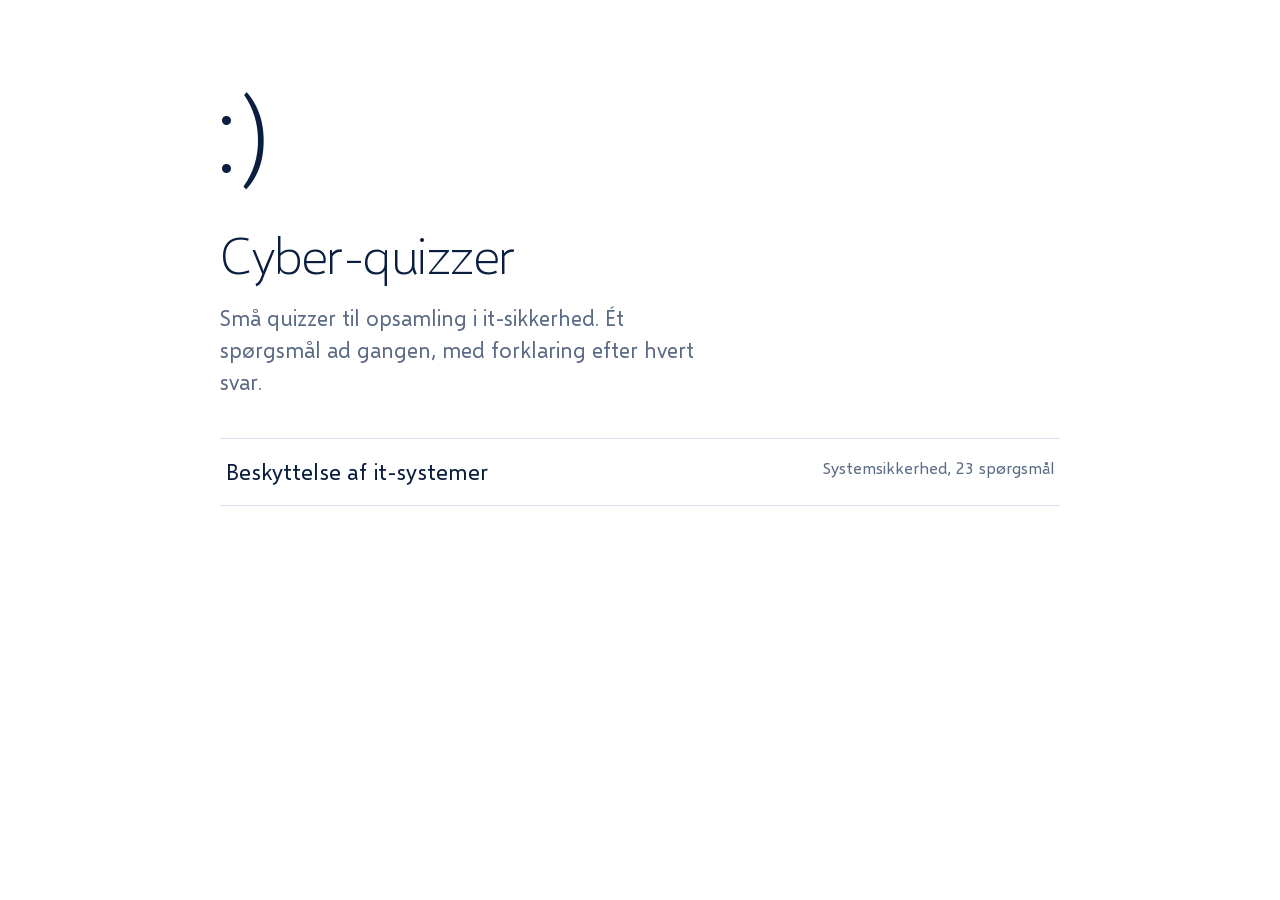
==== index.html @ 115fffff "Tilføj forside og README" ====
<!doctype html>
<html lang="da">
<head>
<meta charset="utf-8">
<meta name="viewport" content="width=device-width, initial-scale=1">
<title>Cyber-quizzer</title>
<style>
@font-face { font-family: 'Selawik'; font-weight: 300; font-display: swap; src: url([data-uri]) format('woff2'); }
@font-face { font-family: 'Selawik'; font-weight: 400; font-display: swap; src: url([data-uri]) format('woff2'); }
@font-face { font-family: 'Selawik'; font-weight: 700; font-display: swap; src: url([data-uri]) format('woff2'); }

:root {
  --paper: #ffffff;
  --ink: #0a1e40;
  --muted: #5b6b85;
  --line: #d9e1ec;
  --hover: #f2f6fb;
  --accent: #0078d7;
  --right: #0b7a54;
  --right-bg: #e2f5ec;
  --wrong: #c0362c;
  --wrong-bg: #fce9e7;
  --font: 'Selawik', 'Segoe UI', system-ui, -apple-system, sans-serif;
}

* { box-sizing: border-box; }

html {
  font-size: clamp(16px, calc(8px + 0.9vw), 30px);
}

body {
  margin: 0;
  min-height: 100vh;
  background: var(--paper);
  color: var(--ink);
  font-family: var(--font);
  font-variant-numeric: tabular-nums;
  -webkit-font-smoothing: antialiased;
}

button, input { font: inherit; color: inherit; }
button { cursor: pointer; }
:focus-visible { outline: 3px solid var(--accent); outline-offset: 3px; }
em { font-style: italic; }

.progress {
  position: fixed;
  inset: 0 0 auto 0;
  height: 4px;
  background: var(--line);
}
.progress span {
  display: block;
  height: 100%;
  width: 0;
  background: var(--accent);
  transition: width 0.4s ease;
}

main {
  max-width: 46rem;
  margin: 0 auto;
  padding: 3.5rem 1.5rem 3rem;
  min-height: 100vh;
  display: flex;
  flex-direction: column;
}

.meta {
  display: flex;
  justify-content: space-between;
  align-items: center;
  gap: 1rem;
  margin: 0 0 2.2rem;
  font-size: 0.85rem;
  color: var(--muted);
}
.nav {
  display: flex;
  align-items: center;
  gap: 0.4rem;
}
.navbtn {
  width: 2rem;
  height: 2rem;
  border: 1px solid var(--line);
  border-radius: 0.3rem;
  background: var(--paper);
  color: var(--muted);
  font-size: 1.1rem;
  line-height: 1;
  display: grid;
  place-items: center;
  padding: 0 0 0.1rem;
}
.navbtn:hover { border-color: var(--accent); color: var(--ink); }
.navbtn:disabled { opacity: 0.3; cursor: default; }
.nav .pos-label { margin: 0 0.3rem; }

h1 {
  font-weight: 300;
  font-size: 2.1rem;
  line-height: 1.22;
  margin: 0 0 2rem;
  letter-spacing: -0.01em;
}
h1.long { font-size: 1.7rem; }

/* Svarmuligheder */
.options {
  list-style: none;
  margin: 0;
  padding: 0;
  display: grid;
  gap: 0.6rem;
}
.option {
  width: 100%;
  display: flex;
  align-items: center;
  gap: 1rem;
  padding: 0.9rem 1.1rem;
  border: 1px solid var(--line);
  border-radius: 0.5rem;
  background: var(--paper);
  font-size: 1.1rem;
  line-height: 1.3;
  text-align: left;
  transition: background-color 0.15s, border-color 0.15s;
}
.option:hover:not(:disabled) {
  background: var(--hover);
  border-color: var(--accent);
}
.option:disabled { cursor: default; }
.key {
  flex: none;
  width: 1.9rem;
  height: 1.9rem;
  border-radius: 0.3rem;
  border: 1px solid var(--line);
  display: grid;
  place-items: center;
  font-size: 0.85rem;
  font-weight: 700;
  color: var(--muted);
}
.option .text { flex: 1; }
.option .mark {
  flex: none;
  font-size: 0.85rem;
  font-weight: 700;
}
.option.is-right {
  background: var(--right-bg);
  border-color: var(--right);
}
.option.is-right .key { background: var(--right); border-color: var(--right); color: #fff; }
.option.is-right .mark { color: var(--right); }
.option.is-wrong {
  background: var(--wrong-bg);
  border-color: var(--wrong);
}
.option.is-wrong .key { background: var(--wrong); border-color: var(--wrong); color: #fff; }
.option.is-wrong .mark { color: var(--wrong); }
.option.is-muted { opacity: 0.45; }

.tf { grid-template-columns: 1fr 1fr; }
.tf .option { justify-content: center; padding: 1.3rem 1rem; font-size: 1.25rem; }
.tf .option .text { flex: none; }
.tf .option .mark { display: none; }

/* Rækkefølge */
.order .pos {
  flex: none;
  width: 1.9rem;
  height: 1.9rem;
  border-radius: 50%;
  border: 1px dashed var(--muted);
  display: grid;
  place-items: center;
  font-size: 0.85rem;
  font-weight: 700;
}
.order .option.placed .pos {
  border: 0;
  background: var(--ink);
  color: #fff;
}

/* Estimat */
.estimate output {
  display: block;
  font-weight: 300;
  font-size: 3rem;
  line-height: 1;
  margin: 0.5rem 0 1.2rem;
}
.estimate output small {
  font-size: 1rem;
  color: var(--muted);
  margin-left: 0.4rem;
}
.estimate input[type='range'] {
  width: 100%;
  accent-color: var(--accent);
}
.ends {
  display: flex;
  justify-content: space-between;
  font-size: 0.8rem;
  color: var(--muted);
  margin-top: 0.2rem;
}

/* Handlinger */
.actions {
  display: flex;
  align-items: center;
  gap: 1rem;
  margin-top: 1.6rem;
  flex-wrap: wrap;
}
.btn {
  border: 0;
  border-radius: 0.4rem;
  background: var(--ink);
  color: #fff;
  padding: 0.75rem 1.4rem;
  font-size: 1rem;
  font-weight: 700;
}
.btn:disabled { opacity: 0.35; cursor: default; }
.btn.small {
  background: transparent;
  color: var(--ink);
  border: 1px solid var(--line);
  padding: 0.55rem 0.9rem;
  font-weight: 400;
}
.link {
  border: 0;
  background: none;
  padding: 0;
  font-size: 0.9rem;
  color: var(--muted);
  text-decoration: underline;
  text-underline-offset: 0.2em;
}
.hint {
  font-size: 0.8rem;
  color: var(--muted);
}

/* Forklaring */
.feedback {
  margin-top: 2rem;
  padding-top: 1.4rem;
  border-top: 1px solid var(--line);
  animation: rise 0.3s ease both;
}
.verdict {
  margin: 0 0 0.6rem;
  font-weight: 700;
  font-size: 1.1rem;
}
.verdict.right { color: var(--right); }
.verdict.wrong { color: var(--wrong); }
.verdict .detail { font-weight: 400; color: var(--ink); }
.explain {
  margin: 0;
  font-size: 1.05rem;
  line-height: 1.55;
  max-width: 62ch;
}
.feedback.still { animation: none; }
@keyframes rise {
  from { opacity: 0; transform: translateY(0.5rem); }
  to { opacity: 1; transform: none; }
}

/* Start og slut */
.face {
  font-weight: 300;
  font-size: 6rem;
  line-height: 1;
  margin: 0 0 2rem -0.3rem;
}
.intro h1 { font-size: 2.6rem; margin-bottom: 0.8rem; }
.lede {
  margin: 0 0 2rem;
  font-size: 1.1rem;
  line-height: 1.5;
  color: var(--muted);
  max-width: 40ch;
}
.score {
  font-weight: 300;
  font-size: 2.6rem;
  margin: 0 0 0.6rem;
}
.review {
  list-style: none;
  margin: 0 0 2rem;
  padding: 0;
  border-top: 1px solid var(--line);
}
.review li {
  border-bottom: 1px solid var(--line);
}
.review button {
  width: 100%;
  display: flex;
  gap: 0.8rem;
  align-items: baseline;
  padding: 0.55rem 0.3rem;
  border: 0;
  background: none;
  font-size: 0.95rem;
  text-align: left;
}
.review button:hover { background: var(--hover); }
.review .n {
  flex: none;
  width: 1.6rem;
  color: var(--muted);
  text-align: right;
}
.review .t { flex: 1; }
.review .r {
  flex: none;
  font-weight: 700;
  font-size: 0.85rem;
}
.review .ok { color: var(--right); }
.review .miss { color: var(--wrong); }
.review .skip { color: var(--muted); font-weight: 400; }
.quizlist { list-style: none; margin: 0; padding: 0; border-top: 1px solid var(--line); }
.quizlist a {
  display: flex;
  justify-content: space-between;
  gap: 1rem;
  padding: 1rem 0.3rem;
  border-bottom: 1px solid var(--line);
  color: var(--ink);
  text-decoration: none;
  font-size: 1.15rem;
}
.quizlist a:hover { background: var(--hover); }
.quizlist small { color: var(--muted); font-size: 0.85rem; }

@media (max-width: 560px) {
  main { padding-top: 2.5rem; }
  h1 { font-size: 1.6rem; }
  h1.long { font-size: 1.35rem; }
  .face { font-size: 4.5rem; }
  .intro h1 { font-size: 2rem; }
}

@media (prefers-reduced-motion: reduce) {
  * { animation: none !important; transition: none !important; }
}
</style>
</head>
<body>
<main>
  <section class="intro">
    <p class="face" aria-hidden="true">:)</p>
    <h1>Cyber-quizzer</h1>
    <p class="lede">Små quizzer til opsamling i it-sikkerhed. Ét spørgsmål ad gangen, med forklaring efter hvert svar.</p>
    <ul class="quizlist">
    <li><a href="systemsikkerhed/"><span>Beskyttelse af it-systemer</span><small>Systemsikkerhed, 23 spørgsmål</small></a></li>
    </ul>
  </section>
</main>
</body>
</html>
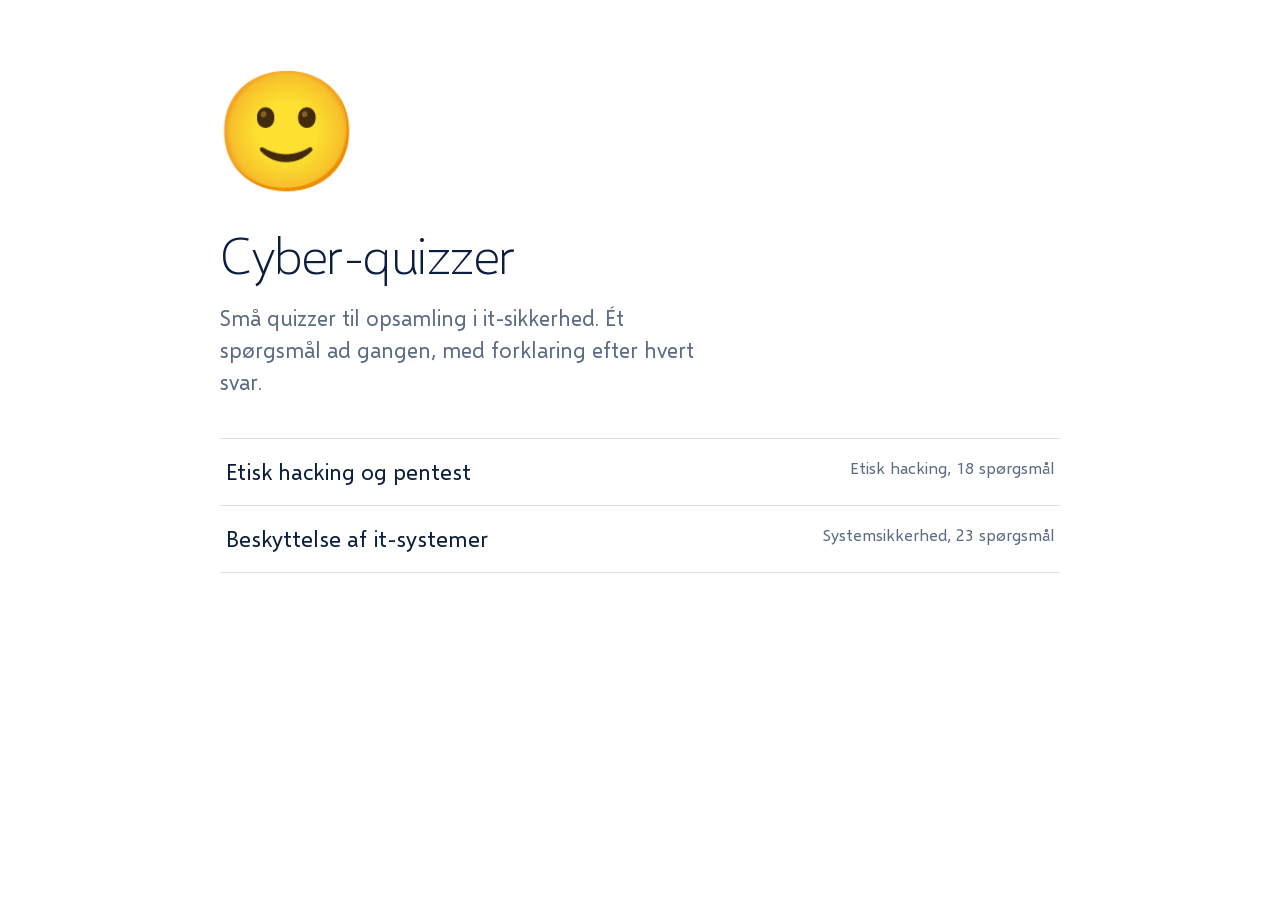
==== commit 58e6cbcd: "Erstat tekst-smileys med emojis" ====
--- a/index.html
+++ b/index.html
@@ -366,10 +366,11 @@
 <body>
 <main>
   <section class="intro">
-    <p class="face" aria-hidden="true">:)</p>
+    <p class="face" aria-hidden="true">🙂</p>
     <h1>Cyber-quizzer</h1>
     <p class="lede">Små quizzer til opsamling i it-sikkerhed. Ét spørgsmål ad gangen, med forklaring efter hvert svar.</p>
     <ul class="quizlist">
+    <li><a href="etisk-hacking/"><span>Etisk hacking og pentest</span><small>Etisk hacking, 18 spørgsmål</small></a></li>
     <li><a href="systemsikkerhed/"><span>Beskyttelse af it-systemer</span><small>Systemsikkerhed, 23 spørgsmål</small></a></li>
     </ul>
   </section>
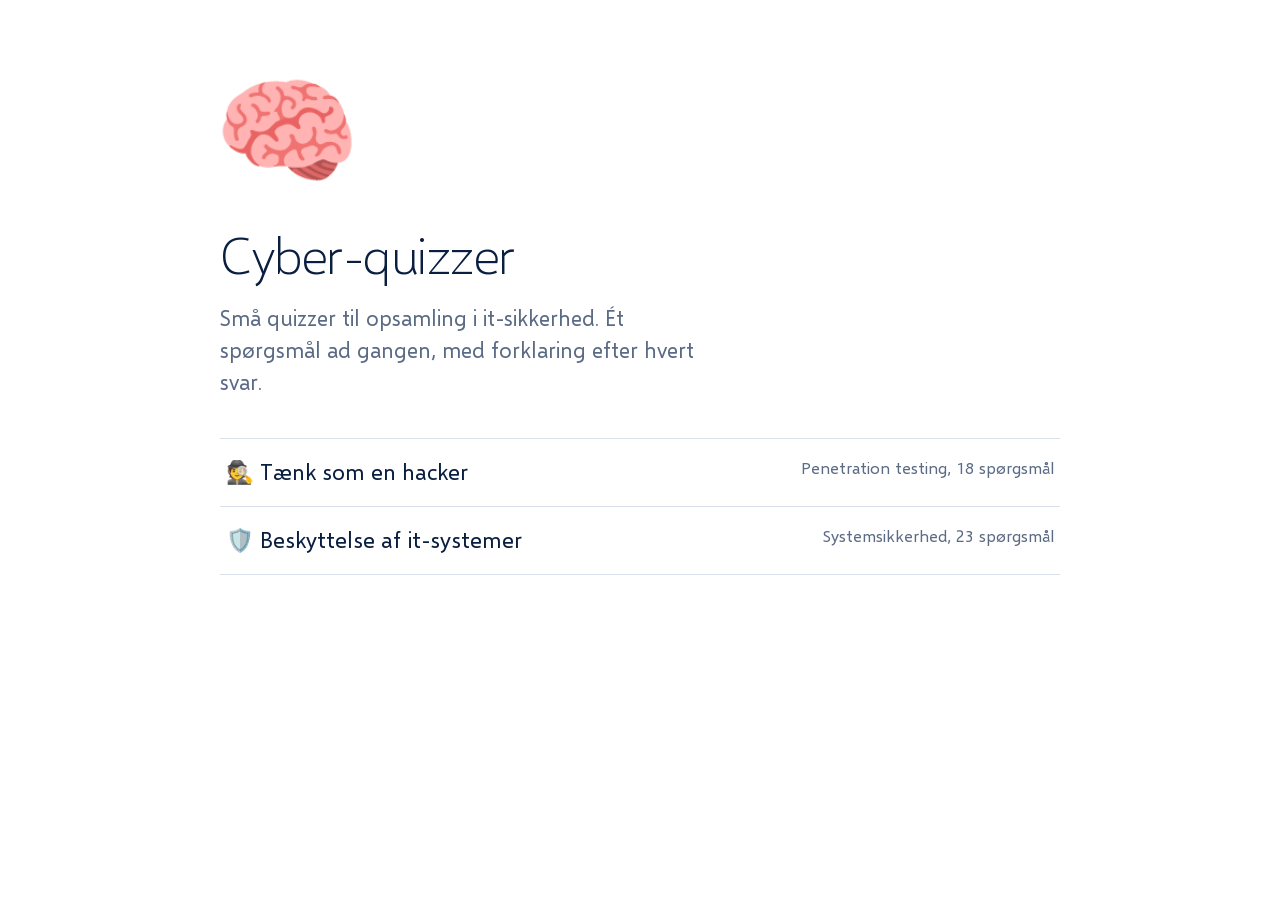
==== commit a8124d68: "Emojis på forside, resultat, runder og alle spørgsmål Co-Authored-By: Claude Sonnet 5.5 <noreply@ant" ====
--- a/index.html
+++ b/index.html
@@ -361,17 +361,20 @@
 @media (prefers-reduced-motion: reduce) {
   * { animation: none !important; transition: none !important; }
 }
+
+.qemoji { font-size: 2.6rem; line-height: 1; margin: 0 0 0.9rem; }
+.review .t { overflow-wrap: anywhere; }
 </style>
 </head>
 <body>
 <main>
   <section class="intro">
-    <p class="face" aria-hidden="true">🙂</p>
+    <p class="face" aria-hidden="true">🧠</p>
     <h1>Cyber-quizzer</h1>
     <p class="lede">Små quizzer til opsamling i it-sikkerhed. Ét spørgsmål ad gangen, med forklaring efter hvert svar.</p>
     <ul class="quizlist">
-    <li><a href="etisk-hacking/"><span>Etisk hacking og pentest</span><small>Etisk hacking, 18 spørgsmål</small></a></li>
-    <li><a href="systemsikkerhed/"><span>Beskyttelse af it-systemer</span><small>Systemsikkerhed, 23 spørgsmål</small></a></li>
+    <li><a href="pentest/"><span>🕵️ Tænk som en hacker</span><small>Penetration testing, 18 spørgsmål</small></a></li>
+    <li><a href="systemsikkerhed/"><span>🛡️ Beskyttelse af it-systemer</span><small>Systemsikkerhed, 23 spørgsmål</small></a></li>
     </ul>
   </section>
 </main>
